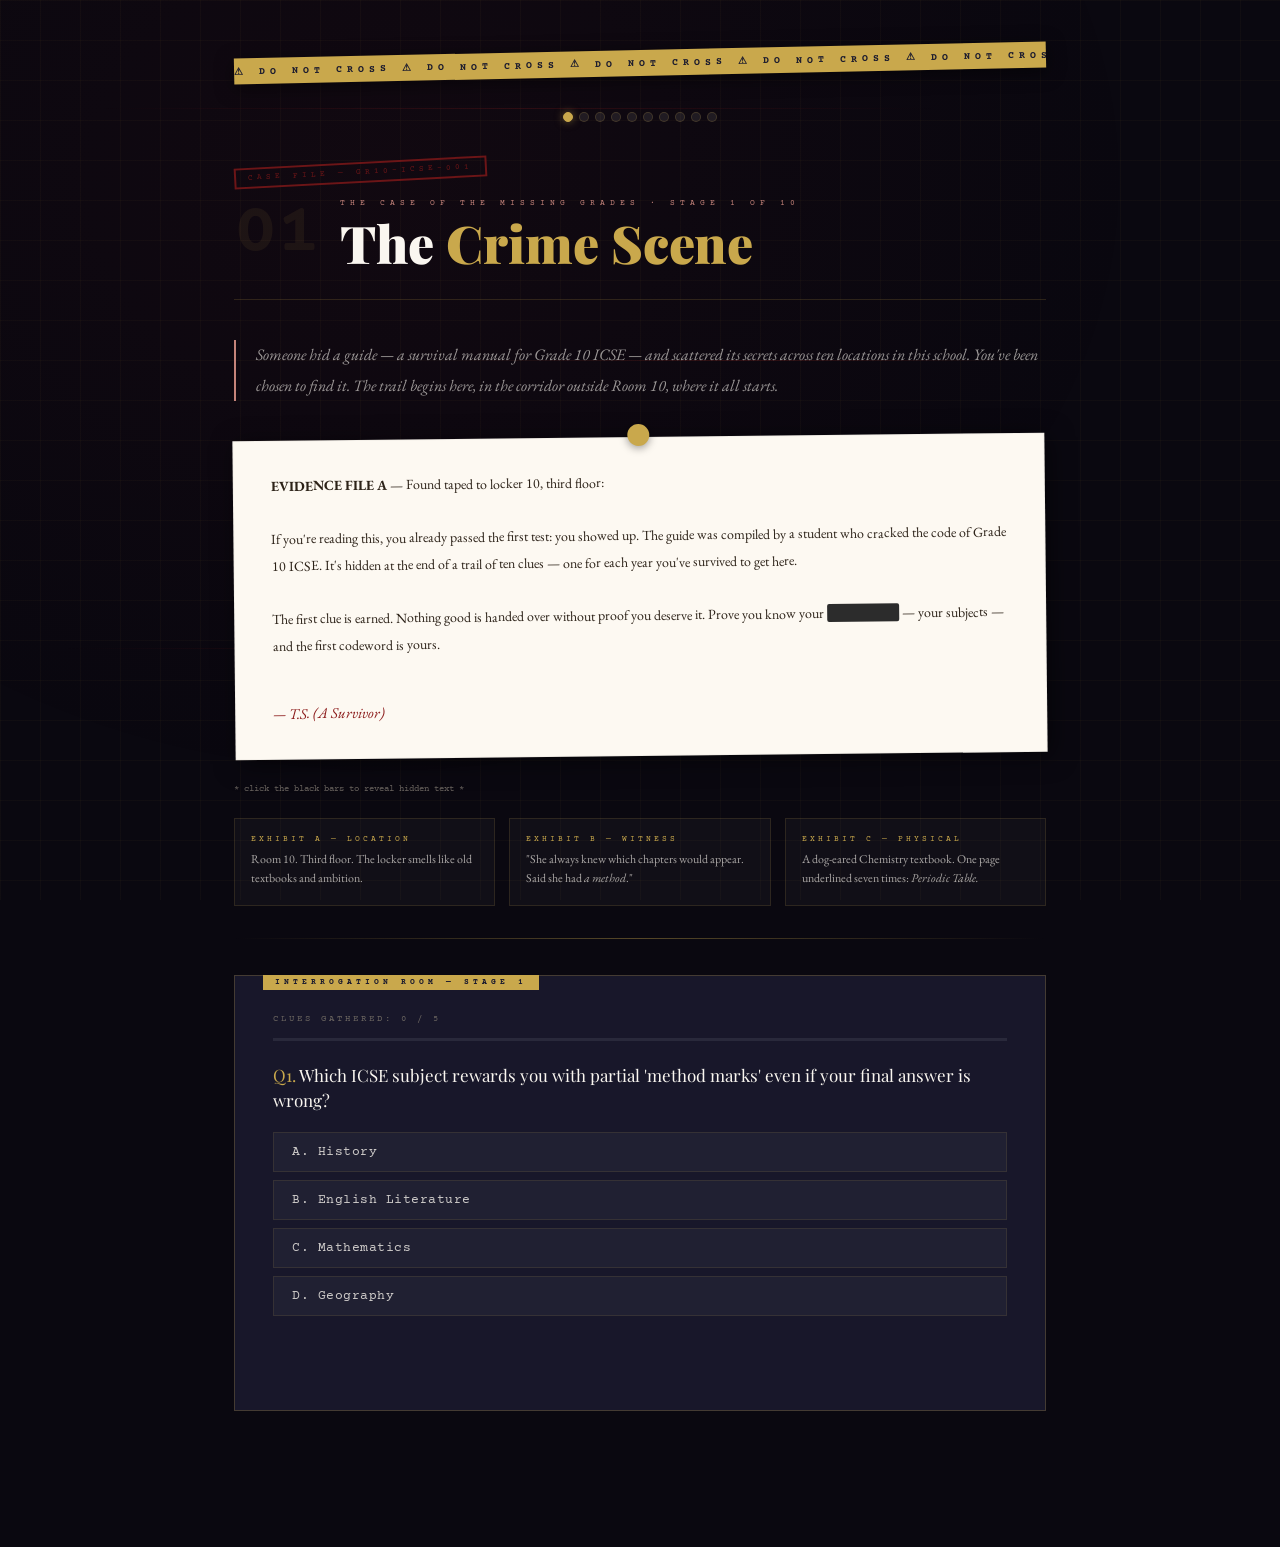
==== stage1.html @ 4bf93680 "Add files via upload" ====
<!DOCTYPE html>
<html lang="en">
<head>
<meta charset="UTF-8"><meta name="viewport" content="width=device-width,initial-scale=1">
<title>Stage 1 — The Crime Scene</title>
<link rel="stylesheet" href="theme.css">
<style>
body::after{content:'';position:fixed;inset:0;background:radial-gradient(ellipse at 30% 20%,rgba(139,26,26,.06),transparent 60%);pointer-events:none;z-index:0;}
.string{position:fixed;height:1px;background:linear-gradient(90deg,transparent,rgba(139,26,26,.25),transparent);z-index:0;animation:sw var(--d) ease-in-out infinite var(--dl);}
@keyframes sw{0%,100%{transform:rotate(var(--r));opacity:.4}50%{transform:rotate(calc(var(--r) + 1deg));opacity:.8}}
.evidence-grid{display:grid;grid-template-columns:repeat(auto-fit,minmax(180px,1fr));gap:14px;margin:24px 0;}
.ev-card{background:rgba(255,255,255,.03);border:1px solid rgba(201,168,76,.15);padding:16px;transition:all .3s;cursor:default;}
.ev-card:hover{background:rgba(201,168,76,.07);border-color:var(--gold);transform:translateY(-2px);}
.ev-num{font-family:'Courier Prime',monospace;font-size:8px;letter-spacing:3px;color:var(--gold);display:block;margin-bottom:6px;}
.ev-card p{font-size:12px;color:rgba(250,246,240,.65);line-height:1.6;}
.redacted{background:var(--char);color:transparent;padding:0 3px;cursor:pointer;transition:all .3s;border-radius:2px;}
.redacted:hover,.redacted.on{background:var(--red);color:var(--cream);}
</style>
</head>
<body>
<div class="string" style="top:12%;width:65%;left:8%;--r:-2deg;--d:6s;--dl:0s;"></div>
<div class="string" style="top:40%;width:45%;left:35%;--r:1.5deg;--d:7s;--dl:-3s;"></div>
<div class="string" style="top:72%;width:75%;left:5%;--r:-.8deg;--d:5s;--dl:-1.5s;"></div>

<div class="stage-wrap">
  <div class="tape">⚠ DO NOT CROSS ⚠ DO NOT CROSS ⚠ DO NOT CROSS ⚠ DO NOT CROSS ⚠ DO NOT CROSS ⚠ DO NOT CROSS ⚠ DO NOT CROSS ⚠</div>

  <div class="progress-dots" id="dots"></div>

  <div class="stamp">CASE FILE — GR10-ICSE-001</div>

  <div class="stage-bar">
    <div class="stage-num">01</div>
    <div class="stage-meta">
      <span class="stage-label">THE CASE OF THE MISSING GRADES · STAGE 1 OF 10</span>
      <div class="stage-title">The <em>Crime Scene</em></div>
    </div>
  </div>

  <p class="scene-intro">
    Someone hid a guide — a survival manual for Grade 10 ICSE — and scattered its secrets across ten locations in this school.
    You've been chosen to find it. The trail begins here, in the corridor outside Room 10, where it all starts.
  </p>

  <div class="pinned-note">
    <strong>EVIDENCE FILE A</strong> — Found taped to locker 10, third floor:
    <br><br>
    If you're reading this, you already passed the first test: you showed up.
    The guide was compiled by a student who cracked the code of Grade 10 ICSE.
    It's hidden at the end of a trail of ten clues — one for each year you've survived to get here.
    <br><br>
    The first clue is earned. Nothing good is handed over without proof you deserve it.
    Prove you know your <span class="redacted" onclick="this.classList.toggle('on')">SUSPECTS</span> — 
    your subjects — and the first codeword is yours.
    <br><br>
    <span class="sig">— T.S. (A Survivor)</span>
  </div>
  <p style="font-family:'Courier Prime',monospace;font-size:9px;color:var(--gray);margin-bottom:24px;">* click the black bars to reveal hidden text *</p>

  <div class="evidence-grid">
    <div class="ev-card"><span class="ev-num">EXHIBIT A — LOCATION</span><p>Room 10. Third floor. The locker smells like old textbooks and ambition.</p></div>
    <div class="ev-card"><span class="ev-num">EXHIBIT B — WITNESS</span><p>"She always knew which chapters would appear. Said she had <em>a method</em>."</p></div>
    <div class="ev-card"><span class="ev-num">EXHIBIT C — PHYSICAL</span><p>A dog-eared Chemistry textbook. One page underlined seven times: <em>Periodic Table.</em></p></div>
  </div>

  <hr class="div">

  <div class="puzzle-box" data-label="INTERROGATION ROOM — STAGE 1">
    <p class="score-lbl" id="sc">CLUES GATHERED: 0 / 5</p>
    <div class="prog-wrap"><div class="prog-fill" id="pf" style="width:0%"></div></div>
    <div id="qbox"></div>
    <p class="feedback" id="fb"></p>
  </div>

  <div class="unlock-section" id="unlock">
    <div style="font-family:'Courier Prime',monospace;font-size:9px;letter-spacing:4px;color:var(--gold);margin-bottom:16px;">✦ STAGE 1 COMPLETE — FIRST CODEWORD OBTAINED ✦</div>
    <p style="font-family:'EB Garamond',serif;font-style:italic;font-size:16px;color:var(--cream);margin-bottom:20px;line-height:1.8;">
      You know your suspects. The trail moves to the room where all stories are born.
    </p>
    <div class="clue-card">
      <span class="clue-lbl">🔑 CODEWORD #1 — WRITE THIS DOWN</span>
      The first word belongs to those who truly seize the day.<br>
      It is the first word of the Latin phrase that runs through this entire mystery.<br><br>
      <div class="clue-code">CARPE</div>
    </div>
    <a href="stage2.html" class="next-btn">→ Follow the Trail</a>
    <p class="next-note">NEXT STAGE: THE LIBRARY ARCHIVES</p>
  </div>
</div>

<script>
// Progress dots
const d=document.getElementById('dots');
for(let i=0;i<10;i++){const el=document.createElement('div');el.className='dot'+(i===0?' active':'');d.appendChild(el);}

const Qs=[
  {q:"Which ICSE subject rewards you with partial 'method marks' even if your final answer is wrong?",
   opts:["History","English Literature","Mathematics","Geography"],cor:2,
   fb:"Correct! In ICSE Maths, showing your working always matters. A wrong answer with a right method still earns marks."},
  {q:"The ICSE Biology examination is notorious for asking students to label diagrams. What is the golden rule?",
   opts:["Labels are optional","Draw and label every diagram at least 5 times before the exam","Only label the parts you remember","Diagrams carry zero marks"],cor:1,
   fb:"Muscle memory is real. Draw every diagram until your hand knows it without your brain's help."},
  {q:"A student has 6 hours to revise 4 subjects before exams. Distributing time equally, how long per subject?",
   opts:["1 hour","1.5 hours","2 hours","45 minutes"],cor:1,
   fb:"1.5 hours each. Time management is your first detective tool — and your most important one."},
  {q:"In Dead Poets Society, Mr. Keating famously says 'O Captain, My Captain' and teaches his students one Latin phrase. Which is it?",
   opts:["Veni Vidi Vici","Carpe Diem","In Medias Res","Memento Mori"],cor:1,
   fb:"Carpe Diem — seize the day. This phrase runs through every stage of this mystery. Remember it."},
  {q:"For ICSE History 8-mark answers, what is the correct structure a detective-student should follow?",
   opts:["Write everything you know, as fast as possible","Point → Explanation → Evidence (dates/names) → Link back to question","Introduction only, then list facts","Bullet points only, no explanation"],cor:1,
   fb:"Precisely. Structure is everything — in detective work and in board exams. Link every answer back to the question."},
];

let cur=0,score=0,done=[];
function render(){
  const q=Qs[cur];
  document.getElementById('qbox').innerHTML=`
    <div class="quiz-q"><span class="qn">Q${cur+1}.</span> ${q.q}</div>
    <div class="options">${q.opts.map((o,i)=>`<button class="opt" onclick="ans(${i})">${String.fromCharCode(65+i)}.  ${o}</button>`).join('')}</div>`;
  document.getElementById('fb').textContent='';
}
function ans(i){
  if(done[cur])return; done[cur]=1;
  const q=Qs[cur];
  document.querySelectorAll('.opt').forEach((b,j)=>{
    b.classList.add(j===q.cor?'correct':j===i&&i!==q.cor?'wrong':'');
    b.disabled=true;
  });
  if(i===q.cor)score++;
  document.getElementById('fb').textContent=q.fb;
  document.getElementById('sc').textContent=`CLUES GATHERED: ${score} / 5`;
  document.getElementById('pf').style.width=`${((cur+1)/5)*100}%`;
  setTimeout(()=>{cur++;cur<5?render():finish();},2400);
}
function finish(){
  document.getElementById('qbox').innerHTML=`<div class="quiz-q" style="text-align:center;font-style:italic;">
    <span class="qn">CASE CLOSED.</span><br><br>You gathered ${score} of 5 clues.<br>
    ${score>=3?'The trail is open, Detective.':'Even with gaps in knowledge, the path opens for those who try.'}</div>`;
  document.getElementById('fb').textContent='';
  document.getElementById('unlock').classList.add('show');
}
render();
</script>
</body>
</html>
---- theme.css ----
/* ═══════════════════════════════════════════════════
   THE CASE OF THE MISSING GRADES — SHARED THEME
   10 Stages · ICSE Grade 10 · Carpe Diem
═══════════════════════════════════════════════════ */

@import url('https://fonts.googleapis.com/css2?family=Playfair+Display:ital,wght@0,400;0,700;0,900;1,400;1,700&family=Courier+Prime:ital,wght@0,400;0,700;1,400&family=EB+Garamond:ital,wght@0,400;0,500;1,400&display=swap');

:root {
  --navy:    #1a1a2e;
  --red:     #8b1a1a;
  --cream:   #faf6f0;
  --gold:    #c9a84c;
  --rose:    #c4837a;
  --sage:    #7a9e7e;
  --char:    #2c2c2c;
  --gray:    #6b6560;
  --paper:   #fdf9f2;
  --bg:      #0a0810;
  --mid:     #0d0d1a;
}

*, *::before, *::after { margin:0; padding:0; box-sizing:border-box; }

body {
  background: var(--bg);
  color: var(--cream);
  font-family: 'EB Garamond', serif;
  min-height: 100vh;
  overflow-x: hidden;
  cursor: default;
}

/* Grid overlay */
body::before {
  content:'';
  position:fixed; inset:0;
  background-image:
    linear-gradient(rgba(201,168,76,.04) 1px, transparent 1px),
    linear-gradient(90deg, rgba(201,168,76,.04) 1px, transparent 1px);
  background-size:40px 40px;
  pointer-events:none; z-index:0;
}

/* ── LAYOUT ── */
.stage-wrap {
  position:relative; z-index:1;
  max-width:860px; margin:0 auto;
  padding:50px 24px 100px;
}

/* ── STAGE HEADER ── */
.stage-bar {
  display:flex; align-items:center; gap:20px;
  padding-bottom:28px;
  border-bottom:1px solid rgba(201,168,76,.18);
  margin-bottom:40px;
}
.stage-num {
  font-family:'Courier Prime',monospace;
  font-size:72px; font-weight:700;
  color:rgba(201,168,76,.08); line-height:1; flex-shrink:0;
  user-select:none;
}
.stage-meta { flex:1; }
.stage-label {
  font-family:'Courier Prime',monospace;
  font-size:8px; letter-spacing:5px;
  color:var(--rose); display:block; margin-bottom:6px;
}
.stage-title {
  font-family:'Playfair Display',serif;
  font-size:clamp(28px,5vw,52px);
  font-weight:900; color:var(--cream); line-height:1.1;
}
.stage-title em { color:var(--gold); font-style:normal; }

/* Progress dots */
.progress-dots {
  display:flex; gap:6px; justify-content:center;
  margin-bottom:36px;
}
.dot {
  width:10px; height:10px; border-radius:50%;
  background:rgba(255,255,255,.08);
  border:1px solid rgba(201,168,76,.2);
  transition:all .4s;
}
.dot.done  { background:var(--sage); border-color:var(--sage); }
.dot.active{ background:var(--gold); border-color:var(--gold); box-shadow:0 0 8px rgba(201,168,76,.5); }

/* ── DIVIDER ── */
.div { border:none; height:1px; background:linear-gradient(90deg,transparent,rgba(201,168,76,.4),transparent); margin:32px 0; }

/* ── SCENE TEXT ── */
.scene-intro {
  font-size:16px; font-style:italic;
  color:rgba(250,246,240,.6);
  line-height:1.9; margin-bottom:36px;
  padding-left:20px;
  border-left:2px solid var(--rose);
}

/* ── PINNED NOTE ── */
.pinned-note {
  background:var(--paper); color:#2c2218;
  padding:32px 38px; position:relative;
  margin:28px 0;
  box-shadow:4px 4px 24px rgba(0,0,0,.55), inset 0 0 0 1px rgba(0,0,0,.04);
  font-family:'EB Garamond',serif; font-size:14px; line-height:1.9;
  transform:rotate(-.6deg);
}
.pinned-note::before {
  content:''; position:absolute;
  top:-13px; left:50%; transform:translateX(-50%);
  width:22px; height:22px;
  background:var(--gold); border-radius:50%;
  box-shadow:0 2px 8px rgba(0,0,0,.4);
}
.pinned-note .sig {
  display:block; font-style:italic;
  color:var(--red); margin-top:14px; font-size:15px;
}

/* ── PUZZLE BOX ── */
.puzzle-box {
  background:rgba(26,26,46,.9);
  border:1px solid rgba(201,168,76,.25);
  padding:38px; margin:36px 0; position:relative;
}
.puzzle-box::before {
  content:attr(data-label);
  position:absolute; top:-1px; left:28px;
  font-family:'Courier Prime',monospace;
  font-size:8px; letter-spacing:4px; font-weight:700;
  background:var(--gold); color:var(--navy); padding:3px 12px;
}
.puzzle-title {
  font-family:'Playfair Display',serif;
  font-size:20px; color:var(--cream); margin-bottom:8px;
}
.puzzle-desc {
  font-family:'Courier Prime',monospace;
  font-size:11px; letter-spacing:1px;
  color:rgba(250,246,240,.45); line-height:1.8; margin-bottom:24px;
}

/* ── QUIZ OPTIONS ── */
.quiz-q {
  font-family:'Playfair Display',serif;
  font-size:17px; color:var(--cream);
  margin-bottom:18px; line-height:1.5;
}
.quiz-q .qn { color:var(--gold); }
.options { display:flex; flex-direction:column; gap:8px; margin-bottom:20px; }
.opt {
  background:rgba(255,255,255,.04);
  border:1px solid rgba(201,168,76,.12);
  padding:12px 18px; cursor:pointer;
  font-family:'Courier Prime',monospace;
  font-size:12.5px; color:rgba(250,246,240,.8);
  transition:all .22s; text-align:left; letter-spacing:.5px;
}
.opt:hover { background:rgba(201,168,76,.1); border-color:var(--gold); color:var(--cream); }
.opt.correct { background:rgba(122,158,126,.2); border-color:var(--sage); color:var(--sage); pointer-events:none; }
.opt.wrong   { background:rgba(139,26,26,.2);   border-color:var(--red);  color:var(--rose); pointer-events:none; }
.opt:disabled { pointer-events:none; }

/* ── FEEDBACK ── */
.feedback {
  font-family:'EB Garamond',serif; font-style:italic;
  font-size:13.5px; color:var(--rose);
  min-height:36px; line-height:1.6; margin-top:8px;
}
.feedback.good { color:var(--sage); }

/* ── PROGRESS BAR ── */
.prog-wrap { height:3px; background:rgba(255,255,255,.08); margin-bottom:22px; }
.prog-fill { height:100%; background:linear-gradient(90deg,var(--red),var(--gold)); transition:width .5s ease; }
.score-lbl {
  font-family:'Courier Prime',monospace;
  font-size:9px; letter-spacing:3px; color:var(--gray); margin-bottom:14px;
}

/* ── INPUT ── */
.answer-wrap { display:flex; gap:10px; flex-wrap:wrap; margin:20px 0; }
.ans-input {
  flex:1; min-width:200px;
  background:rgba(255,255,255,.05);
  border:1px solid rgba(201,168,76,.3);
  color:var(--cream);
  font-family:'Courier Prime',monospace;
  font-size:14px; letter-spacing:3px;
  padding:12px 16px; outline:none; text-transform:uppercase;
}
.ans-input:focus { border-color:var(--gold); }
.ans-input::placeholder { color:rgba(250,246,240,.18); font-size:10px; letter-spacing:2px; }
.check-btn {
  background:var(--navy); border:1px solid var(--gold);
  color:var(--gold);
  font-family:'Courier Prime',monospace;
  font-size:10px; letter-spacing:3px;
  padding:12px 22px; cursor:pointer; transition:all .25s;
  text-transform:uppercase;
}
.check-btn:hover { background:var(--gold); color:var(--navy); }

/* ── CLUE REVEAL / UNLOCK ── */
.unlock-section {
  background:rgba(122,158,126,.07);
  border:1px solid rgba(122,158,126,.3);
  padding:36px; margin:36px 0;
  text-align:center; display:none;
}
.unlock-section.show { display:block; animation:fadeUp .9s ease; }
@keyframes fadeUp { from{opacity:0;transform:translateY(18px)} to{opacity:1;transform:translateY(0)} }

.clue-card {
  background:var(--paper); color:#2c2218;
  padding:22px 30px; max-width:500px; margin:20px auto;
  transform:rotate(.8deg);
  box-shadow:3px 3px 18px rgba(0,0,0,.5);
  font-family:'Courier Prime',monospace; font-size:12px; line-height:1.9;
  text-align:left;
}
.clue-lbl {
  font-weight:700; font-size:8px; letter-spacing:3px;
  color:var(--red); display:block; margin-bottom:10px;
}
.clue-code {
  font-family:'Playfair Display',serif;
  font-size:24px; font-style:italic;
  color:var(--red); letter-spacing:4px;
  text-align:center; margin-top:12px;
}

.next-btn {
  display:inline-block;
  background:var(--gold); color:var(--navy);
  font-family:'Courier Prime',monospace;
  font-weight:700; font-size:11px; letter-spacing:4px;
  padding:14px 44px; text-decoration:none;
  margin-top:22px; transition:all .3s; text-transform:uppercase;
  border:1px solid var(--gold);
}
.next-btn:hover { background:var(--cream); transform:translateY(-2px); box-shadow:0 6px 22px rgba(201,168,76,.3); }
.next-note {
  font-family:'Courier Prime',monospace;
  font-size:9px; letter-spacing:2px;
  color:var(--gray); margin-top:14px;
}

/* ── STAMP ── */
.stamp {
  display:inline-block;
  border:2px solid var(--red); color:var(--red);
  font-family:'Courier Prime',monospace;
  font-size:8px; letter-spacing:4px;
  padding:4px 12px; transform:rotate(-3deg);
  opacity:.75; margin-bottom:16px;
}

/* ── CRIME TAPE ── */
.tape {
  background:var(--gold); color:var(--navy);
  font-family:'Courier Prime',monospace;
  font-weight:700; font-size:10px; letter-spacing:5px;
  padding:7px 0; text-align:center;
  transform:rotate(-1.2deg); margin-bottom:36px;
  box-shadow:0 4px 18px rgba(0,0,0,.5);
  overflow:hidden; white-space:nowrap;
}

/* ── QUOTE BOX ── */
.quote-box {
  border-left:3px solid var(--rose);
  border-right:3px solid var(--rose);
  padding:20px 28px; margin:24px 0;
  font-style:italic; font-size:15px;
  color:rgba(250,246,240,.65); line-height:1.8; text-align:center;
}

/* ── RESPONSIVE ── */
@media(max-width:600px) {
  .stage-wrap { padding:30px 16px 80px; }
  .stage-num { font-size:48px; }
  .puzzle-box { padding:24px; }
}
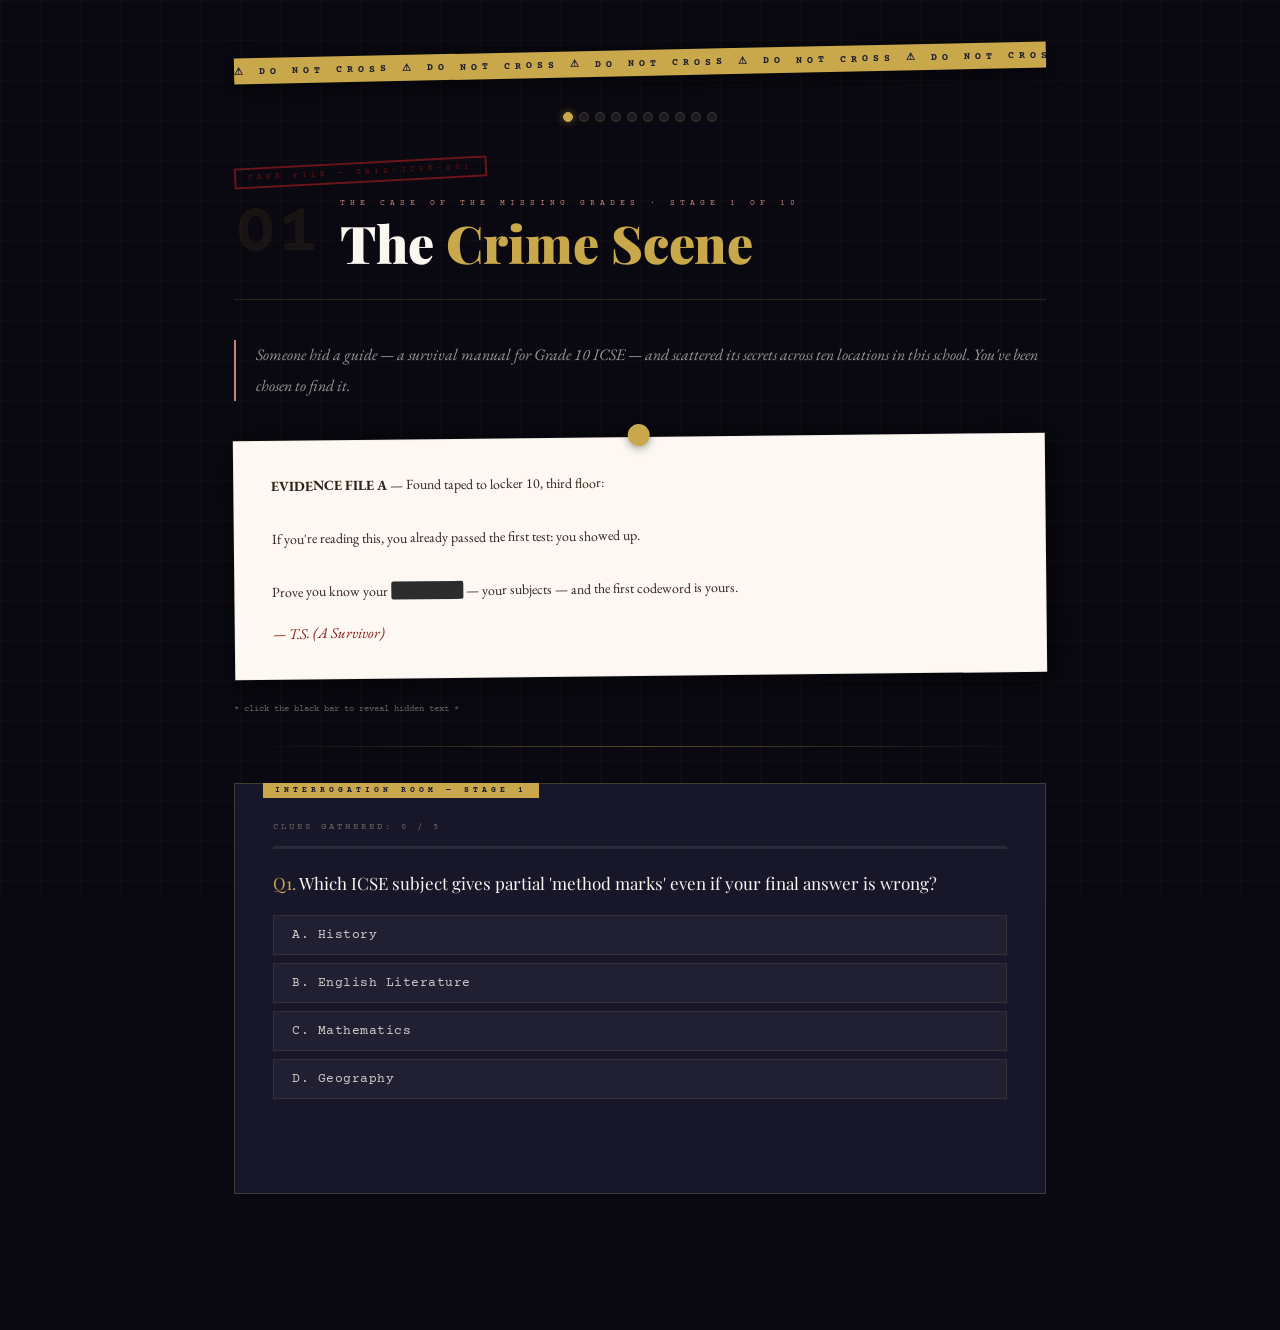
==== commit 046de6dd: "Add files via upload" ====
--- a/stage1.html
+++ b/stage1.html
@@ -5,30 +5,19 @@
 <title>Stage 1 — The Crime Scene</title>
 <link rel="stylesheet" href="theme.css">
 <style>
-body::after{content:'';position:fixed;inset:0;background:radial-gradient(ellipse at 30% 20%,rgba(139,26,26,.06),transparent 60%);pointer-events:none;z-index:0;}
-.string{position:fixed;height:1px;background:linear-gradient(90deg,transparent,rgba(139,26,26,.25),transparent);z-index:0;animation:sw var(--d) ease-in-out infinite var(--dl);}
-@keyframes sw{0%,100%{transform:rotate(var(--r));opacity:.4}50%{transform:rotate(calc(var(--r) + 1deg));opacity:.8}}
+.redacted{background:#2c2c2c;color:transparent;padding:0 3px;cursor:pointer;transition:all .3s;border-radius:2px;}
+.redacted.on{background:#8b1a1a;color:#faf6f0;}
 .evidence-grid{display:grid;grid-template-columns:repeat(auto-fit,minmax(180px,1fr));gap:14px;margin:24px 0;}
-.ev-card{background:rgba(255,255,255,.03);border:1px solid rgba(201,168,76,.15);padding:16px;transition:all .3s;cursor:default;}
-.ev-card:hover{background:rgba(201,168,76,.07);border-color:var(--gold);transform:translateY(-2px);}
-.ev-num{font-family:'Courier Prime',monospace;font-size:8px;letter-spacing:3px;color:var(--gold);display:block;margin-bottom:6px;}
+.ev-card{background:rgba(255,255,255,.03);border:1px solid rgba(201,168,76,.15);padding:16px;}
+.ev-num{font-family:'Courier Prime',monospace;font-size:8px;letter-spacing:3px;color:#c9a84c;display:block;margin-bottom:6px;}
 .ev-card p{font-size:12px;color:rgba(250,246,240,.65);line-height:1.6;}
-.redacted{background:var(--char);color:transparent;padding:0 3px;cursor:pointer;transition:all .3s;border-radius:2px;}
-.redacted:hover,.redacted.on{background:var(--red);color:var(--cream);}
 </style>
 </head>
 <body>
-<div class="string" style="top:12%;width:65%;left:8%;--r:-2deg;--d:6s;--dl:0s;"></div>
-<div class="string" style="top:40%;width:45%;left:35%;--r:1.5deg;--d:7s;--dl:-3s;"></div>
-<div class="string" style="top:72%;width:75%;left:5%;--r:-.8deg;--d:5s;--dl:-1.5s;"></div>
-
 <div class="stage-wrap">
-  <div class="tape">⚠ DO NOT CROSS ⚠ DO NOT CROSS ⚠ DO NOT CROSS ⚠ DO NOT CROSS ⚠ DO NOT CROSS ⚠ DO NOT CROSS ⚠ DO NOT CROSS ⚠</div>
-
+  <div class="tape">⚠ DO NOT CROSS ⚠ DO NOT CROSS ⚠ DO NOT CROSS ⚠ DO NOT CROSS ⚠ DO NOT CROSS ⚠</div>
   <div class="progress-dots" id="dots"></div>
-
   <div class="stamp">CASE FILE — GR10-ICSE-001</div>
-
   <div class="stage-bar">
     <div class="stage-num">01</div>
     <div class="stage-meta">
@@ -36,109 +25,83 @@
       <div class="stage-title">The <em>Crime Scene</em></div>
     </div>
   </div>
-
-  <p class="scene-intro">
-    Someone hid a guide — a survival manual for Grade 10 ICSE — and scattered its secrets across ten locations in this school.
-    You've been chosen to find it. The trail begins here, in the corridor outside Room 10, where it all starts.
-  </p>
-
+  <p class="scene-intro">Someone hid a guide — a survival manual for Grade 10 ICSE — and scattered its secrets across ten locations in this school. You've been chosen to find it.</p>
   <div class="pinned-note">
-    <strong>EVIDENCE FILE A</strong> — Found taped to locker 10, third floor:
-    <br><br>
-    If you're reading this, you already passed the first test: you showed up.
-    The guide was compiled by a student who cracked the code of Grade 10 ICSE.
-    It's hidden at the end of a trail of ten clues — one for each year you've survived to get here.
-    <br><br>
-    The first clue is earned. Nothing good is handed over without proof you deserve it.
-    Prove you know your <span class="redacted" onclick="this.classList.toggle('on')">SUSPECTS</span> — 
-    your subjects — and the first codeword is yours.
-    <br><br>
+    <strong>EVIDENCE FILE A</strong> — Found taped to locker 10, third floor:<br><br>
+    If you're reading this, you already passed the first test: you showed up.<br><br>
+    Prove you know your <span class="redacted" id="redactedSpan">SUSPECTS</span> — your subjects — and the first codeword is yours.
     <span class="sig">— T.S. (A Survivor)</span>
   </div>
-  <p style="font-family:'Courier Prime',monospace;font-size:9px;color:var(--gray);margin-bottom:24px;">* click the black bars to reveal hidden text *</p>
-
-  <div class="evidence-grid">
-    <div class="ev-card"><span class="ev-num">EXHIBIT A — LOCATION</span><p>Room 10. Third floor. The locker smells like old textbooks and ambition.</p></div>
-    <div class="ev-card"><span class="ev-num">EXHIBIT B — WITNESS</span><p>"She always knew which chapters would appear. Said she had <em>a method</em>."</p></div>
-    <div class="ev-card"><span class="ev-num">EXHIBIT C — PHYSICAL</span><p>A dog-eared Chemistry textbook. One page underlined seven times: <em>Periodic Table.</em></p></div>
-  </div>
-
+  <p style="font-family:'Courier Prime',monospace;font-size:9px;color:#6b6560;margin-bottom:24px;">* click the black bar to reveal hidden text *</p>
   <hr class="div">
-
   <div class="puzzle-box" data-label="INTERROGATION ROOM — STAGE 1">
     <p class="score-lbl" id="sc">CLUES GATHERED: 0 / 5</p>
     <div class="prog-wrap"><div class="prog-fill" id="pf" style="width:0%"></div></div>
     <div id="qbox"></div>
     <p class="feedback" id="fb"></p>
   </div>
-
   <div class="unlock-section" id="unlock">
-    <div style="font-family:'Courier Prime',monospace;font-size:9px;letter-spacing:4px;color:var(--gold);margin-bottom:16px;">✦ STAGE 1 COMPLETE — FIRST CODEWORD OBTAINED ✦</div>
-    <p style="font-family:'EB Garamond',serif;font-style:italic;font-size:16px;color:var(--cream);margin-bottom:20px;line-height:1.8;">
-      You know your suspects. The trail moves to the room where all stories are born.
-    </p>
+    <div style="font-family:'Courier Prime',monospace;font-size:9px;letter-spacing:4px;color:#c9a84c;margin-bottom:16px;">✦ STAGE 1 COMPLETE — FIRST CODEWORD OBTAINED ✦</div>
     <div class="clue-card">
       <span class="clue-lbl">🔑 CODEWORD #1 — WRITE THIS DOWN</span>
-      The first word belongs to those who truly seize the day.<br>
-      It is the first word of the Latin phrase that runs through this entire mystery.<br><br>
+      The first word of the Latin phrase that runs through this entire mystery.<br><br>
       <div class="clue-code">CARPE</div>
     </div>
     <a href="stage2.html" class="next-btn">→ Follow the Trail</a>
     <p class="next-note">NEXT STAGE: THE LIBRARY ARCHIVES</p>
   </div>
 </div>
-
 <script>
-// Progress dots
-const d=document.getElementById('dots');
-for(let i=0;i<10;i++){const el=document.createElement('div');el.className='dot'+(i===0?' active':'');d.appendChild(el);}
-
-const Qs=[
-  {q:"Which ICSE subject rewards you with partial 'method marks' even if your final answer is wrong?",
-   opts:["History","English Literature","Mathematics","Geography"],cor:2,
-   fb:"Correct! In ICSE Maths, showing your working always matters. A wrong answer with a right method still earns marks."},
-  {q:"The ICSE Biology examination is notorious for asking students to label diagrams. What is the golden rule?",
-   opts:["Labels are optional","Draw and label every diagram at least 5 times before the exam","Only label the parts you remember","Diagrams carry zero marks"],cor:1,
-   fb:"Muscle memory is real. Draw every diagram until your hand knows it without your brain's help."},
-  {q:"A student has 6 hours to revise 4 subjects before exams. Distributing time equally, how long per subject?",
-   opts:["1 hour","1.5 hours","2 hours","45 minutes"],cor:1,
-   fb:"1.5 hours each. Time management is your first detective tool — and your most important one."},
-  {q:"In Dead Poets Society, Mr. Keating famously says 'O Captain, My Captain' and teaches his students one Latin phrase. Which is it?",
-   opts:["Veni Vidi Vici","Carpe Diem","In Medias Res","Memento Mori"],cor:1,
-   fb:"Carpe Diem — seize the day. This phrase runs through every stage of this mystery. Remember it."},
-  {q:"For ICSE History 8-mark answers, what is the correct structure a detective-student should follow?",
-   opts:["Write everything you know, as fast as possible","Point → Explanation → Evidence (dates/names) → Link back to question","Introduction only, then list facts","Bullet points only, no explanation"],cor:1,
-   fb:"Precisely. Structure is everything — in detective work and in board exams. Link every answer back to the question."},
+var dotsEl = document.getElementById('dots');
+for (var i = 0; i < 10; i++) {
+  var dot = document.createElement('div');
+  dot.className = 'dot' + (i === 0 ? ' active' : '');
+  dotsEl.appendChild(dot);
+}
+var Qs = [
+  { q: "Which ICSE subject gives partial 'method marks' even if your final answer is wrong?", opts: ["History", "English Literature", "Mathematics", "Geography"], cor: 2, fb: "Correct! In ICSE Maths, showing your working always matters." },
+  { q: "What is the golden rule for ICSE Biology diagram questions?", opts: ["Labels are optional", "Draw and label every diagram at least 5 times before the exam", "Only label parts you remember", "Diagrams carry zero marks"], cor: 1, fb: "Muscle memory is real. Draw every diagram until your hand knows it without your brain." },
+  { q: "A student has 6 hours to revise 4 subjects equally. How long per subject?", opts: ["1 hour", "1.5 hours", "2 hours", "45 minutes"], cor: 1, fb: "1.5 hours each. Time management is your most important detective tool." },
+  { q: "In Dead Poets Society, Mr. Keating teaches one famous Latin phrase. Which is it?", opts: ["Veni Vidi Vici", "Carpe Diem", "In Medias Res", "Memento Mori"], cor: 1, fb: "Carpe Diem — seize the day. This phrase runs through every stage of this mystery." },
+  { q: "For ICSE History 8-mark answers, what is the correct structure?", opts: ["Write everything you know fast", "Point → Explanation → Evidence → Link back to question", "Introduction only then list facts", "Bullet points only"], cor: 1, fb: "Structure is everything — in detective work and in board exams." }
 ];
-
-let cur=0,score=0,done=[];
-function render(){
-  const q=Qs[cur];
-  document.getElementById('qbox').innerHTML=`
-    <div class="quiz-q"><span class="qn">Q${cur+1}.</span> ${q.q}</div>
-    <div class="options">${q.opts.map((o,i)=>`<button class="opt" onclick="ans(${i})">${String.fromCharCode(65+i)}.  ${o}</button>`).join('')}</div>`;
-  document.getElementById('fb').textContent='';
+var cur = 0, score = 0, done = [];
+function render() {
+  var q = Qs[cur];
+  var html = '<div class="quiz-q"><span class="qn">Q' + (cur+1) + '.</span> ' + q.q + '</div><div class="options">';
+  for (var i = 0; i < q.opts.length; i++) {
+    html += '<button class="opt" data-i="' + i + '">' + String.fromCharCode(65+i) + '.  ' + q.opts[i] + '</button>';
+  }
+  html += '</div>';
+  document.getElementById('qbox').innerHTML = html;
+  document.getElementById('fb').textContent = '';
+  var btns = document.querySelectorAll('.opt');
+  for (var j = 0; j < btns.length; j++) {
+    (function(b) { b.addEventListener('click', function() { ans(parseInt(b.getAttribute('data-i'))); }); })(btns[j]);
+  }
 }
-function ans(i){
-  if(done[cur])return; done[cur]=1;
-  const q=Qs[cur];
-  document.querySelectorAll('.opt').forEach((b,j)=>{
-    b.classList.add(j===q.cor?'correct':j===i&&i!==q.cor?'wrong':'');
-    b.disabled=true;
-  });
-  if(i===q.cor)score++;
-  document.getElementById('fb').textContent=q.fb;
-  document.getElementById('sc').textContent=`CLUES GATHERED: ${score} / 5`;
-  document.getElementById('pf').style.width=`${((cur+1)/5)*100}%`;
-  setTimeout(()=>{cur++;cur<5?render():finish();},2400);
+function ans(i) {
+  if (done[cur]) return;
+  done[cur] = 1;
+  var q = Qs[cur];
+  var btns = document.querySelectorAll('.opt');
+  for (var j = 0; j < btns.length; j++) {
+    if (j === q.cor) btns[j].classList.add('correct');
+    else if (j === i) btns[j].classList.add('wrong');
+    btns[j].disabled = true;
+  }
+  if (i === q.cor) score++;
+  document.getElementById('fb').textContent = q.fb;
+  document.getElementById('sc').textContent = 'CLUES GATHERED: ' + score + ' / 5';
+  document.getElementById('pf').style.width = (((cur+1)/5)*100) + '%';
+  setTimeout(function() { cur++; if (cur < 5) render(); else finish(); }, 2400);
 }
-function finish(){
-  document.getElementById('qbox').innerHTML=`<div class="quiz-q" style="text-align:center;font-style:italic;">
-    <span class="qn">CASE CLOSED.</span><br><br>You gathered ${score} of 5 clues.<br>
-    ${score>=3?'The trail is open, Detective.':'Even with gaps in knowledge, the path opens for those who try.'}</div>`;
-  document.getElementById('fb').textContent='';
+function finish() {
+  document.getElementById('qbox').innerHTML = '<div class="quiz-q" style="text-align:center;font-style:italic;"><span class="qn">CASE CLOSED.</span><br><br>You gathered ' + score + ' of 5 clues.<br>' + (score >= 3 ? 'The trail is open, Detective.' : 'The path opens for those who try.') + '</div>';
+  document.getElementById('fb').textContent = '';
   document.getElementById('unlock').classList.add('show');
 }
+document.getElementById('redactedSpan').addEventListener('click', function() { this.classList.toggle('on'); });
 render();
 </script>
 </body>
